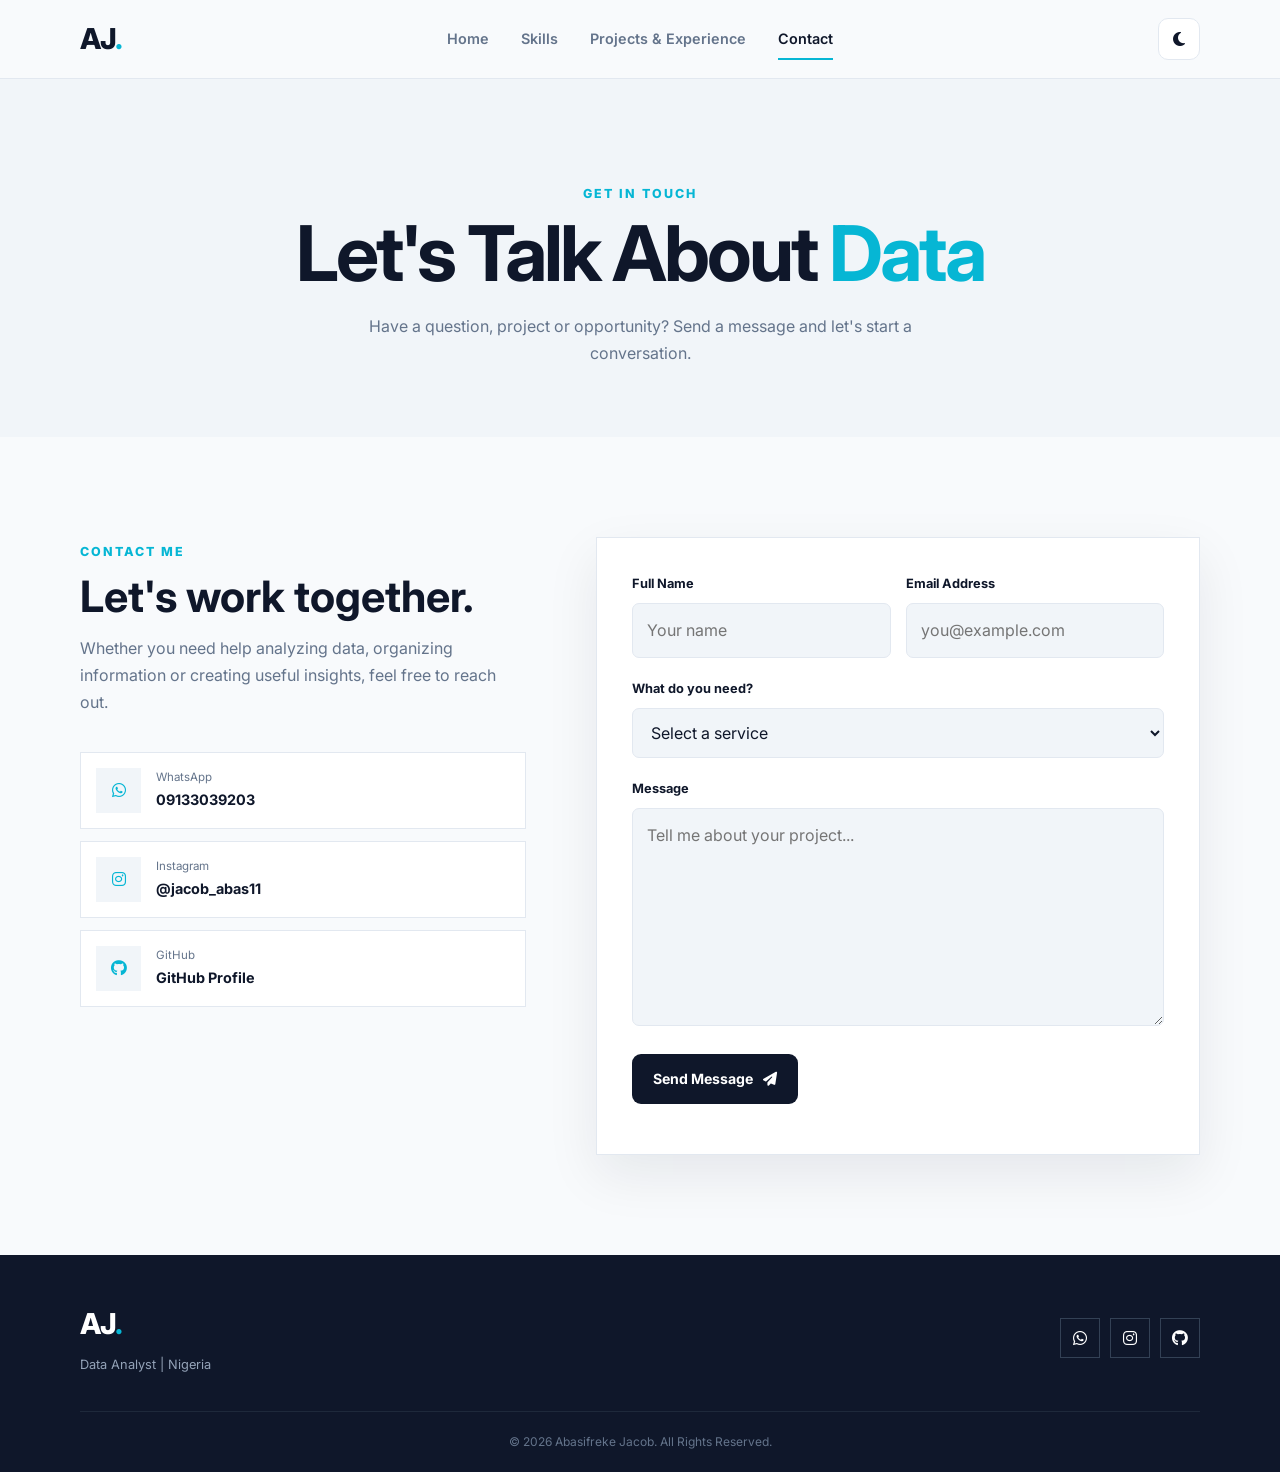
==== contact.html @ b261b7fe "initial commit" ====
<!DOCTYPE html>
<html lang="en">
<head>
    <meta charset="UTF-8">
    <meta name="viewport" content="width=device-width, initial-scale=1.0">
    <meta name="description" content="Contact Abasifreke Jacob - Data Analyst">
    <title>Contact | Abasifreke Jacob</title>

    <link rel="stylesheet" href="style.css">

    <link rel="preconnect" href="https://fonts.googleapis.com">
    <link rel="preconnect" href="https://fonts.gstatic.com" crossorigin>

    <link href="https://fonts.googleapis.com/css2?family=Inter:wght@400;500;600;700;800&display=swap" rel="stylesheet">

    <link rel="stylesheet" href="https://cdnjs.cloudflare.com/ajax/libs/font-awesome/6.5.2/css/all.min.css">
</head>

<body>

<header class="header">

    <div class="container nav-container">

        <a href="index.html" class="logo">AJ<span>.</span></a>

        <nav class="nav" id="mainNav">
            <a href="index.html" class="nav-link">Home</a>
            <a href="skills.html" class="nav-link">Skills</a>
            <a href="projects.html" class="nav-link">Projects & Experience</a>
            <a href="contact.html" class="nav-link active">Contact</a>
        </nav>

        <div class="nav-actions">

            <button class="theme-toggle" id="themeToggle">
                <i class="fas fa-moon"></i>
            </button>

            <button class="menu-toggle" id="menuToggle">
                <i class="fas fa-bars"></i>
            </button>

        </div>

    </div>

</header>


<main>

<section class="page-hero">

    <div class="container reveal">

        <span class="eyebrow">GET IN TOUCH</span>

        <h1>Let's Talk About <span>Data</span></h1>

        <p>
            Have a question, project or opportunity? Send a message and
            let's start a conversation.
        </p>

    </div>

</section>


<section class="contact-section section">

    <div class="container contact-grid">

        <div class="contact-info reveal">

            <span class="eyebrow">CONTACT ME</span>

            <h2>Let's work together.</h2>

            <p>
                Whether you need help analyzing data, organizing information
                or creating useful insights, feel free to reach out.
            </p>


            <div class="contact-list">

                <a href="https://wa.me/2349133039203" target="_blank" class="contact-item">

                    <div class="contact-icon whatsapp">
                        <i class="fab fa-whatsapp"></i>
                    </div>

                    <div>
                        <span>WhatsApp</span>
                        <strong>09133039203</strong>
                    </div>

                </a>


                <a href="https://www.instagram.com/jacob_abas11?stkn=dmU2djl2bGgwN2F1" class="contact-item" target="_blank" rel="noopener noreferrer">

                    <div class="contact-icon instagram">
                        <i class="fab fa-instagram"></i>
                    </div>

                    <div>
                        <span>Instagram</span>
                        <strong>@jacob_abas11</strong>
                    </div>

                </a>


                <a href="https://github.com/jacobabasifreke2-ship-it" class="contact-item" target="_blank" rel="noopener noreferrer">

                    <div class="contact-icon github">
                        <i class="fab fa-github"></i>
                    </div>

                    <div>
                        <span>GitHub</span>
                        <strong>GitHub Profile</strong>
                    </div>

                </a>

            </div>

        </div>


        <div class="contact-form-wrapper reveal">

            <form
                action="https://formspree.io/f/mkjgkqqw"
                method="POST"
                class="contact-form"
                id="contactForm"
            >

                <div class="form-row">

                    <div class="form-group">
                        <label for="name">Full Name</label>

                        <input
                            type="text"
                            id="name"
                            name="name"
                            placeholder="Your name"
                            required
                        >
                    </div>

                    <div class="form-group">
                        <label for="email">Email Address</label>

                        <input
                            type="email"
                            id="email"
                            name="email"
                            placeholder="you@example.com"
                            required
                        >
                    </div>

                </div>


                <div class="form-group">

                    <label for="service">What do you need?</label>

                    <select id="service" name="service" required>

                        <option value="" disabled selected>
                            Select a service
                        </option>

                        <option value="Data Analysis with Python">
                            Data Analysis with Python
                        </option>

                        <option value="Data Cleaning & Processing">
                            Data Cleaning & Processing
                        </option>

                        <option value="Data Visualization & Reporting">
                            Data Visualization & Reporting
                        </option>

                    </select>

                </div>


                <div class="form-group">

                    <label for="message">Message</label>

                    <textarea
                        id="message"
                        name="message"
                        rows="7"
                        placeholder="Tell me about your project..."
                        required
                    ></textarea>

                </div>


                <button type="submit" class="btn btn-primary submit-btn">

                    Send Message
                    <i class="fas fa-paper-plane"></i>

                </button>


                <p class="form-status" id="formStatus"></p>

            </form>

        </div>

    </div>

</section>

</main>


<footer class="footer">

    <div class="container footer-content">

        <div>
            <a href="index.html" class="logo">AJ<span>.</span></a>
            <p>Data Analyst | Nigeria</p>
        </div>

        <div class="social-links">

            <a href="https://wa.me/2349133039203" target="_blank">
                <i class="fab fa-whatsapp"></i>
            </a>

            <a href="#">
                <i class="fab fa-instagram"></i>
            </a>

            <a href="#">
                <i class="fab fa-github"></i>
            </a>

        </div>

    </div>

    <div class="copyright">
        © <span id="year"></span> Abasifreke Jacob. All Rights Reserved.
    </div>

</footer>


<script src="script.js"></script>

</body>
</html>
---- style.css ----
:root {
    --navy: #0f172a;
    --navy-light: #172554;
    --blue: #2563eb;
    --cyan: #06b6d4;
    --white: #ffffff;
    --background: #f8fafc;
    --surface: #ffffff;
    --surface-two: #f1f5f9;
    --text: #0f172a;
    --muted: #64748b;
    --border: #e2e8f0;
    --shadow: 0 20px 50px rgba(15, 23, 42, 0.08);
    --transition: 0.3s ease;
}

[data-theme="dark"] {
    --background: #020617;
    --surface: #0f172a;
    --surface-two: #111827;
    --text: #f8fafc;
    --muted: #94a3b8;
    --border: #1e293b;
    --shadow: 0 20px 50px rgba(0, 0, 0, 0.3);
}

* {
    margin: 0;
    padding: 0;
    box-sizing: border-box;
}

html {
    scroll-behavior: smooth;
}

body {
    font-family: "Inter", sans-serif;
    background: var(--background);
    color: var(--text);
    line-height: 1.7;
    transition: background 0.3s ease, color 0.3s ease;
}

a {
    text-decoration: none;
    color: inherit;
}

button,
input,
textarea,
select {
    font: inherit;
}

button {
    cursor: pointer;
}

.container {
    width: min(1120px, calc(100% - 40px));
    margin: auto;
}

.header {
    position: sticky;
    top: 0;
    z-index: 1000;
    background: color-mix(in srgb, var(--background) 92%, transparent);
    backdrop-filter: blur(14px);
    border-bottom: 1px solid var(--border);
}

.nav-container {
    min-height: 78px;
    display: flex;
    align-items: center;
    justify-content: space-between;
}

.logo {
    font-size: 1.8rem;
    font-weight: 800;
    letter-spacing: -1px;
}

.logo span {
    color: var(--cyan);
}

.nav {
    display: flex;
    align-items: center;
    gap: 32px;
}

.nav-link {
    position: relative;
    color: var(--muted);
    font-size: 0.9rem;
    font-weight: 600;
    transition: var(--transition);
}

.nav-link:hover,
.nav-link.active {
    color: var(--text);
}

.nav-link.active::after {
    content: "";
    position: absolute;
    left: 0;
    bottom: -9px;
    width: 100%;
    height: 2px;
    background: var(--cyan);
}

.nav-actions {
    display: flex;
    align-items: center;
    gap: 10px;
}

.theme-toggle,
.menu-toggle {
    width: 42px;
    height: 42px;
    border: 1px solid var(--border);
    background: var(--surface);
    color: var(--text);
    display: grid;
    place-items: center;
    border-radius: 10px;
    transition: var(--transition);
}

.theme-toggle:hover,
.menu-toggle:hover {
    color: var(--cyan);
    transform: translateY(-2px);
}

.menu-toggle {
    display: none;
}

.hero {
    min-height: calc(100vh - 78px);
    display: flex;
    align-items: center;
    padding: 80px 0;
    overflow: hidden;
}

.hero-grid {
    display: grid;
    grid-template-columns: 1.05fr 0.95fr;
    align-items: center;
    gap: 70px;
}

.status {
    display: inline-flex;
    align-items: center;
    gap: 9px;
    padding: 7px 12px;
    border: 1px solid var(--border);
    background: var(--surface);
    border-radius: 50px;
    color: var(--muted);
    font-size: 0.78rem;
    margin-bottom: 25px;
}

.status span {
    width: 8px;
    height: 8px;
    border-radius: 50%;
    background: #22c55e;
    animation: pulse 2s infinite;
}

.eyebrow {
    color: var(--cyan);
    font-size: 0.78rem;
    font-weight: 800;
    letter-spacing: 2px;
}

.hero h1 {
    margin-top: 8px;
    font-size: clamp(3rem, 7vw, 5.6rem);
    line-height: 0.98;
    letter-spacing: -4px;
}

.hero h1 span,
.page-hero h1 span {
    color: var(--cyan);
}

.hero h2 {
    margin-top: 20px;
    color: var(--muted);
    font-size: 1.35rem;
}

.hero-text {
    max-width: 580px;
    margin-top: 20px;
    color: var(--muted);
}

.location {
    display: flex;
    align-items: center;
    gap: 8px;
    margin-top: 20px;
    color: var(--muted);
    font-size: 0.9rem;
}

.location i {
    color: var(--cyan);
}

.hero-buttons {
    display: flex;
    flex-wrap: wrap;
    gap: 12px;
    margin-top: 30px;
}

.btn {
    min-height: 50px;
    padding: 0 21px;
    display: inline-flex;
    align-items: center;
    justify-content: center;
    gap: 10px;
    border-radius: 9px;
    font-size: 0.88rem;
    font-weight: 700;
    transition: var(--transition);
}

.btn-primary {
    color: #fff;
    background: var(--navy);
}

[data-theme="dark"] .btn-primary {
    background: var(--cyan);
    color: #001018;
}

.btn-primary:hover {
    transform: translateY(-3px);
    box-shadow: var(--shadow);
}

.btn-outline {
    border: 1px solid var(--border);
    background: var(--surface);
}

.btn-outline:hover {
    border-color: var(--cyan);
    color: var(--cyan);
}

.hero-visual {
    min-height: 470px;
    position: relative;
    display: grid;
    place-items: center;
}

.hero-visual::before {
    content: "";
    position: absolute;
    width: 330px;
    height: 330px;
    border-radius: 50%;
    background: rgba(6, 182, 212, 0.08);
    filter: blur(10px);
}

.data-card {
    position: relative;
    z-index: 2;
    width: min(430px, 100%);
    padding: 30px;
    background: var(--surface);
    border: 1px solid var(--border);
    border-radius: 18px;
    box-shadow: var(--shadow);
}

.card-top {
    display: flex;
    justify-content: space-between;
    align-items: center;
}

.card-top span {
    color: var(--muted);
    font-size: 0.65rem;
    letter-spacing: 1.5px;
    font-weight: 700;
}

.card-top h3 {
    margin-top: 5px;
    font-size: 1.4rem;
}

.chart-icon {
    width: 45px;
    height: 45px;
    display: grid;
    place-items: center;
    border-radius: 10px;
    color: var(--cyan);
    background: rgba(6, 182, 212, 0.1);
}

.chart {
    height: 190px;
    margin-top: 30px;
    position: relative;
    overflow: hidden;
    background-image: linear-gradient(var(--border) 1px, transparent 1px),
    linear-gradient(90deg, var(--border) 1px, transparent 1px);
    background-size: 45px 45px;
}

.chart-line {
    position: absolute;
    width: 100%;
    height: 100%;
    background: linear-gradient(135deg, transparent 0 15%, var(--cyan) 15.2% 15.7%, transparent 16% 34%, var(--cyan) 34.2% 34.7%, transparent 35% 51%, var(--cyan) 51.2% 51.7%, transparent 52% 69%, var(--cyan) 69.2% 69.7%, transparent 70%);
    clip-path: polygon(0 75%, 20% 62%, 40% 70%, 60% 35%, 80% 48%, 100% 12%, 100% 18%, 80% 55%, 60% 42%, 40% 78%, 20% 70%, 0 83%);
}

.chart-info {
    display: flex;
    justify-content: space-between;
    margin-top: 20px;
}

.chart-info strong,
.chart-info small {
    display: block;
}

.chart-info strong {
    font-size: 0.9rem;
}

.chart-info small {
    color: var(--muted);
    font-size: 0.7rem;
}

.floating-card {
    position: absolute;
    z-index: 3;
    display: flex;
    align-items: center;
    gap: 12px;
    padding: 14px 18px;
    background: var(--surface);
    border: 1px solid var(--border);
    border-radius: 12px;
    box-shadow: var(--shadow);
    animation: float 4s ease-in-out infinite;
}

.floating-card i {
    color: var(--cyan);
    font-size: 1.4rem;
}

.floating-card strong,
.floating-card small {
    display: block;
}

.floating-card small {
    color: var(--muted);
    font-size: 0.7rem;
}

.card-python {
    top: 65px;
    left: 0;
}

.card-data {
    right: 0;
    bottom: 75px;
    animation-delay: 1s;
}

.section {
    padding: 100px 0;
}

.about {
    background: var(--surface-two);
}

.section-heading {
    max-width: 650px;
    margin-bottom: 50px;
}

.section-heading h2 {
    margin-top: 8px;
    font-size: clamp(2rem, 5vw, 3.3rem);
    line-height: 1.1;
    letter-spacing: -2px;
}

.section-heading strong {
    color: var(--cyan);
}

.about-grid {
    display: grid;
    grid-template-columns: 0.9fr 1.1fr;
    gap: 70px;
}

.about-text p {
    color: var(--muted);
    margin-bottom: 18px;
}

.text-link {
    display: inline-flex;
    align-items: center;
    gap: 9px;
    margin-top: 12px;
    color: var(--cyan);
    font-weight: 700;
}

.about-cards {
    display: grid;
    grid-template-columns: repeat(2, 1fr);
    gap: 15px;
}

.info-card {
    padding: 25px;
    background: var(--surface);
    border: 1px solid var(--border);
    transition: var(--transition);
}

.info-card:hover {
    transform: translateY(-5px);
    border-color: rgba(6, 182, 212, 0.5);
}

.info-card i {
    color: var(--cyan);
    font-size: 1.5rem;
}

.info-card h3 {
    margin-top: 15px;
    font-size: 1rem;
}

.info-card p {
    margin-top: 7px;
    color: var(--muted);
    font-size: 0.82rem;
}

.cta-section {
    padding: 80px 0;
}

.cta-box {
    padding: 45px;
    display: flex;
    align-items: center;
    justify-content: space-between;
    gap: 30px;
    background: var(--navy);
    color: white;
    border-radius: 18px;
}

.cta-box span {
    color: var(--cyan);
    font-size: 0.72rem;
    font-weight: 800;
    letter-spacing: 2px;
}

.cta-box h2 {
    margin-top: 5px;
    font-size: 2rem;
}

.cta-box p {
    color: #94a3b8;
}

.page-hero {
    padding: 100px 0 70px;
    text-align: center;
    background: var(--surface-two);
}

.page-hero h1 {
    margin-top: 10px;
    font-size: clamp(2.7rem, 7vw, 4.8rem);
    line-height: 1;
    letter-spacing: -3px;
}

.page-hero p {
    max-width: 620px;
    margin: 20px auto 0;
    color: var(--muted);
}

.skills-grid {
    display: grid;
    grid-template-columns: repeat(3, 1fr);
    gap: 18px;
}

.skill-card {
    padding: 30px;
    background: var(--surface);
    border: 1px solid var(--border);
    transition: var(--transition);
}

.skill-card:hover {
    transform: translateY(-7px);
    border-color: rgba(6, 182, 212, 0.5);
}

.skill-icon {
    width: 50px;
    height: 50px;
    display: grid;
    place-items: center;
    background: rgba(6, 182, 212, 0.1);
    color: var(--cyan);
    font-size: 1.4rem;
}

.skill-card h3 {
    margin-top: 20px;
}

.skill-card p {
    margin: 8px 0 20px;
    color: var(--muted);
    font-size: 0.83rem;
}

.skill-bar {
    height: 5px;
    background: var(--border);
    overflow: hidden;
}

.skill-bar span {
    height: 100%;
    display: block;
    background: var(--cyan);
}

.skill-card small {
    display: block;
    margin-top: 8px;
    color: var(--muted);
}

.tools-section {
    margin-top: 100px;
}

.process-grid {
    display: grid;
    grid-template-columns: repeat(4, 1fr);
    gap: 15px;
}

.process-card {
    padding: 25px;
    position: relative;
    background: var(--surface);
    border: 1px solid var(--border);
}

.process-card > span {
    color: var(--cyan);
    font-weight: 800;
    font-size: 0.75rem;
}

.process-card i {
    display: block;
    margin: 25px 0 15px;
    color: var(--cyan);
    font-size: 1.5rem;
}

.process-card h3 {
    font-size: 1rem;
}

.process-card p {
    color: var(--muted);
    font-size: 0.8rem;
    margin-top: 6px;
}

.coming-section {
    min-height: 600px;
}

.coming-card {
    max-width: 850px;
    margin: auto;
    padding: 60px 40px;
    text-align: center;
    background: var(--surface);
    border: 1px solid var(--border);
    box-shadow: var(--shadow);
}

.coming-icon {
    width: 75px;
    height: 75px;
    margin: auto;
    display: grid;
    place-items: center;
    border-radius: 50%;
    color: var(--cyan);
    background: rgba(6, 182, 212, 0.1);
    font-size: 1.8rem;
}

.coming-card > span {
    display: block;
    margin-top: 25px;
    color: var(--cyan);
    font-size: 0.75rem;
    font-weight: 800;
    letter-spacing: 2px;
}

.coming-card h2 {
    margin-top: 8px;
    font-size: 2.2rem;
}

.coming-card > p {
    max-width: 550px;
    margin: 12px auto;
    color: var(--muted);
}

.coming-grid {
    display: grid;
    grid-template-columns: repeat(3, 1fr);
    gap: 15px;
    margin-top: 35px;
}

.coming-grid div {
    padding: 20px;
    background: var(--surface-two);
}

.coming-grid i {
    display: block;
    color: var(--cyan);
    font-size: 1.4rem;
    margin-bottom: 8px;
}

.coming-grid strong {
    font-size: 0.82rem;
}

.experience-placeholder {
    margin-top: 100px;
}

.timeline {
    border-left: 2px solid var(--border);
    padding-left: 30px;
}

.timeline-item {
    position: relative;
}

.timeline-dot {
    position: absolute;
    left: -38px;
    top: 5px;
    width: 14px;
    height: 14px;
    border-radius: 50%;
    background: var(--cyan);
}

.timeline-content {
    padding: 30px;
    background: var(--surface);
    border: 1px solid var(--border);
}

.timeline-content span {
    color: var(--cyan);
    font-size: 0.7rem;
    font-weight: 800;
}

.timeline-content h3 {
    margin-top: 8px;
}

.timeline-content p {
    color: var(--muted);
    margin-top: 5px;
}

.contact-grid {
    display: grid;
    grid-template-columns: 0.85fr 1.15fr;
    gap: 70px;
    align-items: start;
}

.contact-info h2 {
    margin-top: 8px;
    font-size: 2.7rem;
    line-height: 1.1;
}

.contact-info > p {
    margin-top: 15px;
    color: var(--muted);
}

.contact-list {
    display: grid;
    gap: 12px;
    margin-top: 35px;
}

.contact-item {
    display: flex;
    align-items: center;
    gap: 15px;
    padding: 15px;
    border: 1px solid var(--border);
    background: var(--surface);
    transition: var(--transition);
}

.contact-item:hover {
    transform: translateX(5px);
    border-color: var(--cyan);
}

.contact-icon {
    width: 45px;
    height: 45px;
    display: grid;
    place-items: center;
    background: var(--surface-two);
    color: var(--cyan);
}

.contact-item span,
.contact-item strong {
    display: block;
}

.contact-item span {
    color: var(--muted);
    font-size: 0.72rem;
}

.contact-item strong {
    font-size: 0.9rem;
}

.contact-form-wrapper {
    padding: 35px;
    background: var(--surface);
    border: 1px solid var(--border);
    box-shadow: var(--shadow);
}

.form-row {
    display: grid;
    grid-template-columns: 1fr 1fr;
    gap: 15px;
}

.form-group {
    margin-bottom: 20px;
}

.form-group label {
    display: block;
    margin-bottom: 8px;
    font-size: 0.8rem;
    font-weight: 700;
}

.form-group input,
.form-group textarea,
.form-group select {
    width: 100%;
    border: 1px solid var(--border);
    background: var(--surface-two);
    color: var(--text);
    padding: 13px 14px;
    outline: none;
    border-radius: 7px;
    transition: var(--transition);
}

.form-group textarea {
    resize: vertical;
}

.form-group input:focus,
.form-group textarea:focus,
.form-group select:focus {
    border-color: var(--cyan);
}

.submit-btn {
    border: none;
}

.form-status {
    margin-top: 15px;
    font-size: 0.85rem;
    color: var(--cyan);
}

.footer {
    padding: 45px 0 20px;
    background: var(--navy);
    color: white;
}

.footer-content {
    display: flex;
    align-items: center;
    justify-content: space-between;
}

.footer p {
    margin-top: 5px;
    color: #94a3b8;
    font-size: 0.8rem;
}

.social-links {
    display: flex;
    gap: 10px;
}

.social-links a {
    width: 40px;
    height: 40px;
    display: grid;
    place-items: center;
    border: 1px solid #334155;
    transition: var(--transition);
}

.social-links a:hover {
    color: var(--cyan);
    border-color: var(--cyan);
    transform: translateY(-3px);
}

.copyright {
    width: min(1120px, calc(100% - 40px));
    margin: 35px auto 0;
    padding-top: 20px;
    border-top: 1px solid #1e293b;
    color: #64748b;
    font-size: 0.75rem;
    text-align: center;
}

.reveal {
    opacity: 0;
    transform: translateY(25px);
    transition: opacity 0.8s ease, transform 0.8s ease;
}

.reveal.show {
    opacity: 1;
    transform: translateY(0);
}

@keyframes float {
    0%, 100% {
        transform: translateY(0);
    }

    50% {
        transform: translateY(-12px);
    }
}

@keyframes pulse {
    0% {
        box-shadow: 0 0 0 0 rgba(34, 197, 94, 0.5);
    }

    70% {
        box-shadow: 0 0 0 8px rgba(34, 197, 94, 0);
    }

    100% {
        box-shadow: 0 0 0 0 rgba(34, 197, 94, 0);
    }
}

@media (max-width: 768px) {

    .container {
        width: min(100% - 30px, 650px);
    }

    .header {
        position: sticky;
    }

    .nav {
        position: absolute;
        top: 78px;
        left: 0;
        width: 100%;
        padding: 20px;
        display: none;
        flex-direction: column;
        align-items: stretch;
        gap: 0;
        background: var(--surface);
        border-bottom: 1px solid var(--border);
    }

    .nav.open {
        display: flex;
    }

    .nav-link {
        padding: 15px;
    }

    .nav-link.active::after {
        display: none;
    }

    .menu-toggle {
        display: grid;
    }

    .hero {
        padding: 65px 0;
    }

    .hero-grid,
    .about-grid,
    .contact-grid {
        grid-template-columns: 1fr;
        gap: 45px;
    }

    .hero-visual {
        min-height: 400px;
    }

    .skills-grid {
        grid-template-columns: repeat(2, 1fr);
    }

    .process-grid {
        grid-template-columns: repeat(2, 1fr);
    }

    .cta-box {
        flex-direction: column;
        align-items: flex-start;
    }

    .page-hero {
        padding: 80px 0 60px;
    }

    .coming-card {
        padding: 45px 25px;
    }

    .contact-grid {
        gap: 40px;
    }

}

@media (max-width: 425px) {

    .container {
        width: min(100% - 24px, 390px);
    }

    .hero h1 {
        font-size: 3.2rem;
        letter-spacing: -2.5px;
    }

    .hero h2 {
        font-size: 1.1rem;
    }

    .hero-buttons {
        flex-direction: column;
    }

    .btn {
        width: 100%;
    }

    .hero-visual {
        min-height: 350px;
    }

    .data-card {
        padding: 20px;
    }

    .floating-card {
        padding: 10px 12px;
    }

    .card-python {
        left: -5px;
        top: 25px;
    }

    .card-data {
        right: -5px;
        bottom: 30px;
    }

    .about-cards,
    .skills-grid,
    .process-grid,
    .coming-grid,
    .form-row {
        grid-template-columns: 1fr;
    }

    .section {
        padding: 70px 0;
    }

    .section-heading h2 {
        font-size: 2rem;
    }

    .cta-box {
        padding: 30px 22px;
    }

    .cta-box h2 {
        font-size: 1.6rem;
    }

    .page-hero h1 {
        font-size: 3rem;
    }

    .contact-form-wrapper {
        padding: 22px 17px;
    }

    .footer-content {
        flex-direction: column;
        align-items: flex-start;
        gap: 25px;
    }

}

@media (max-width: 375px) {

    .container {
        width: calc(100% - 20px);
    }

    .hero h1 {
        font-size: 2.8rem;
    }

    .page-hero h1 {
        font-size: 2.6rem;
    }

    .hero-visual {
        min-height: 320px;
    }

    .chart {
        height: 145px;
    }

    .data-card {
        padding: 17px;
    }

    .floating-card {
        font-size: 0.75rem;
    }

    .contact-info h2 {
        font-size: 2rem;
    }

}
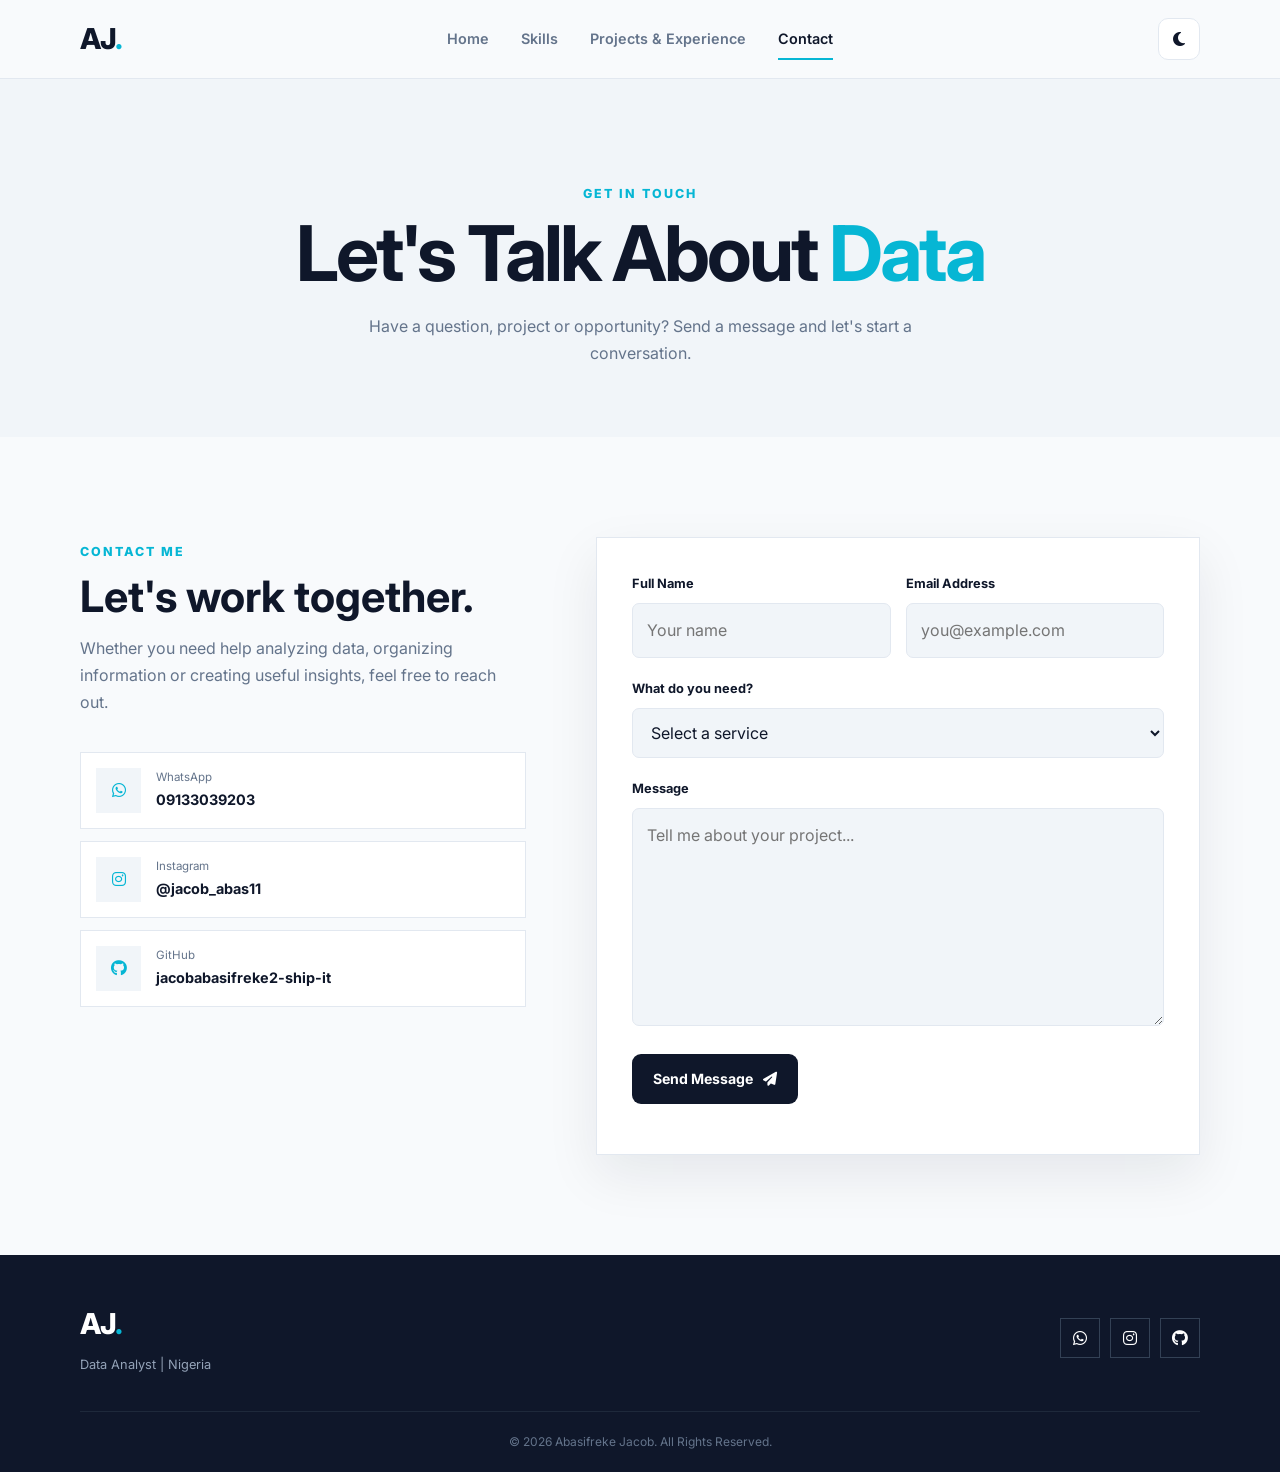
==== commit 9723b4ad: "recheck" ====
--- a/contact.html
+++ b/contact.html
@@ -122,7 +122,7 @@
 
                     <div>
                         <span>GitHub</span>
-                        <strong>GitHub Profile</strong>
+                        <strong>jacobabasifreke2-ship-it</strong>
                     </div>
 
                 </a>
@@ -191,7 +191,7 @@
                         <option value="Data Visualization & Reporting">
                             Data Visualization & Reporting
                         </option>
-
+                        
                     </select>
 
                 </div>
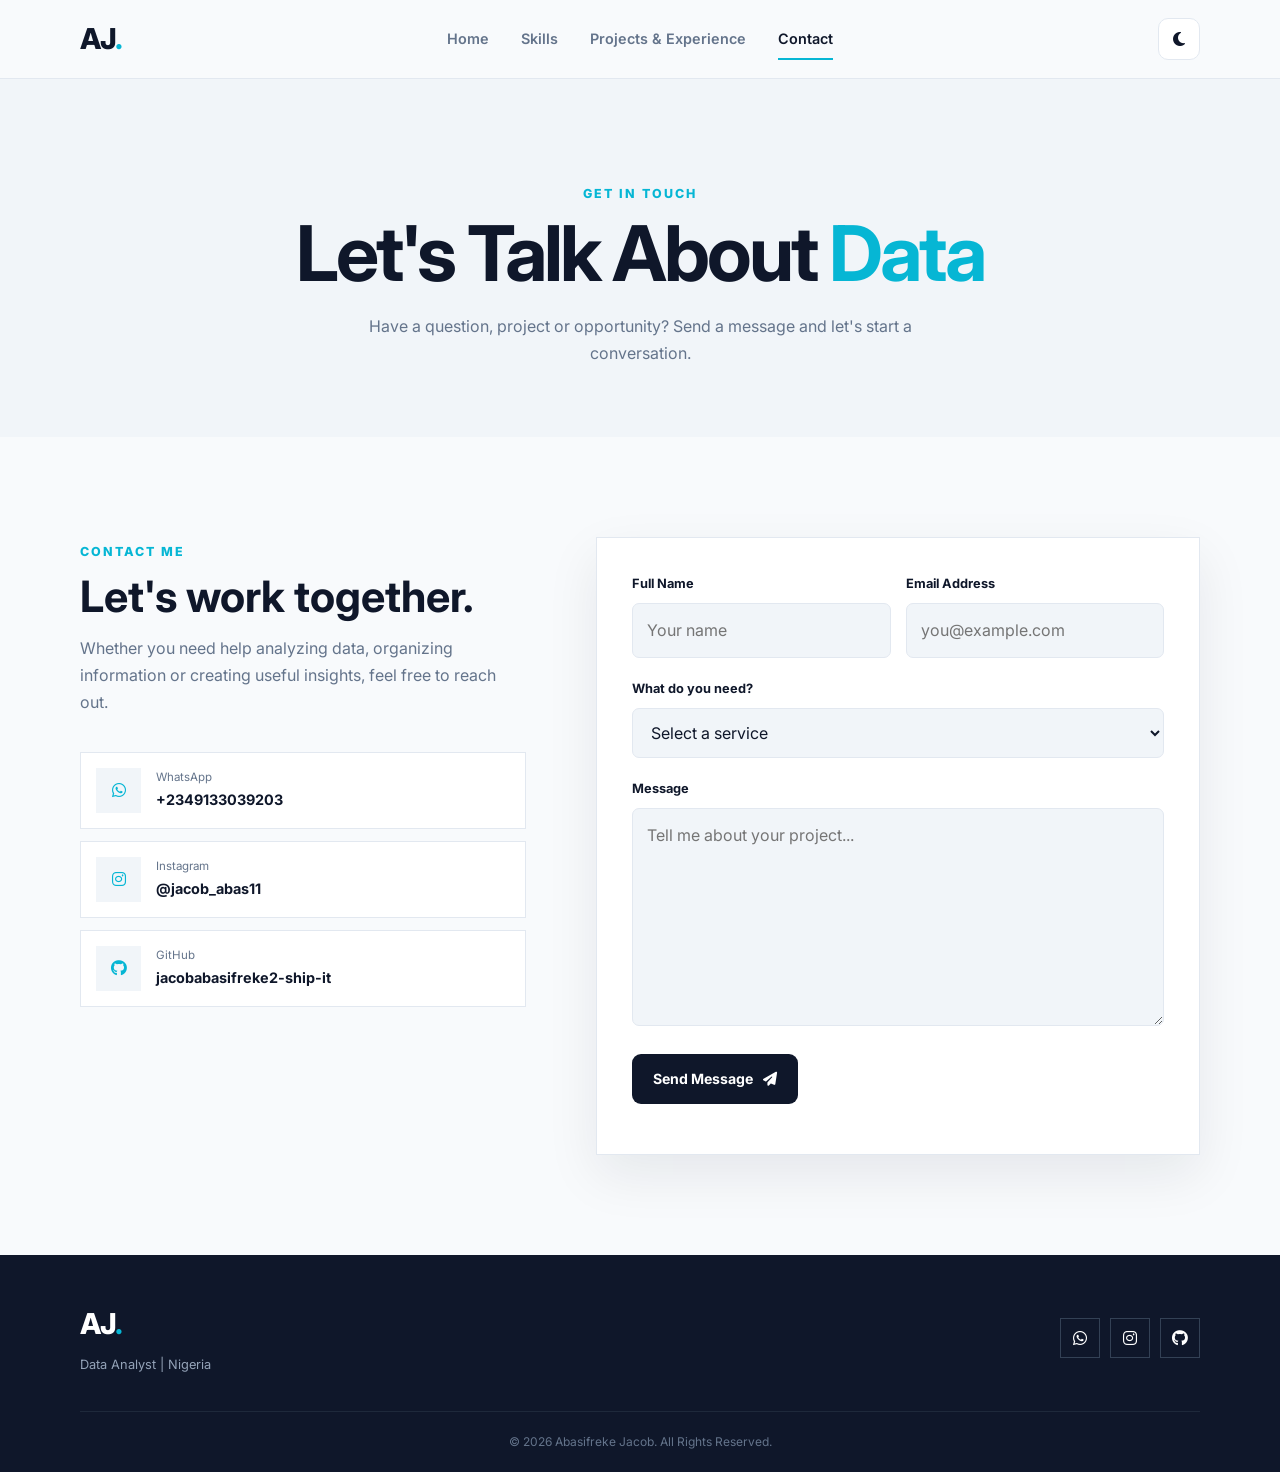
==== commit 1a470234: "redo" ====
--- a/contact.html
+++ b/contact.html
@@ -94,7 +94,7 @@
 
                     <div>
                         <span>WhatsApp</span>
-                        <strong>09133039203</strong>
+                        <strong>+2349133039203</strong>
                     </div>
 
                 </a>
@@ -192,6 +192,9 @@
                             Data Visualization & Reporting
                         </option>
                         
+                        <option value="Data Visualization & Reporting">
+                            Other Services
+                        </option>
                     </select>
 
                 </div>
--- a/style.css
+++ b/style.css
@@ -396,13 +396,13 @@
 }
 
 .card-python {
-    top: 65px;
+    top: 140px;
     left: 0;
 }
 
 .card-data {
     right: 0;
-    bottom: 75px;
+    bottom: 100px;
     animation-delay: 1s;
 }
 
